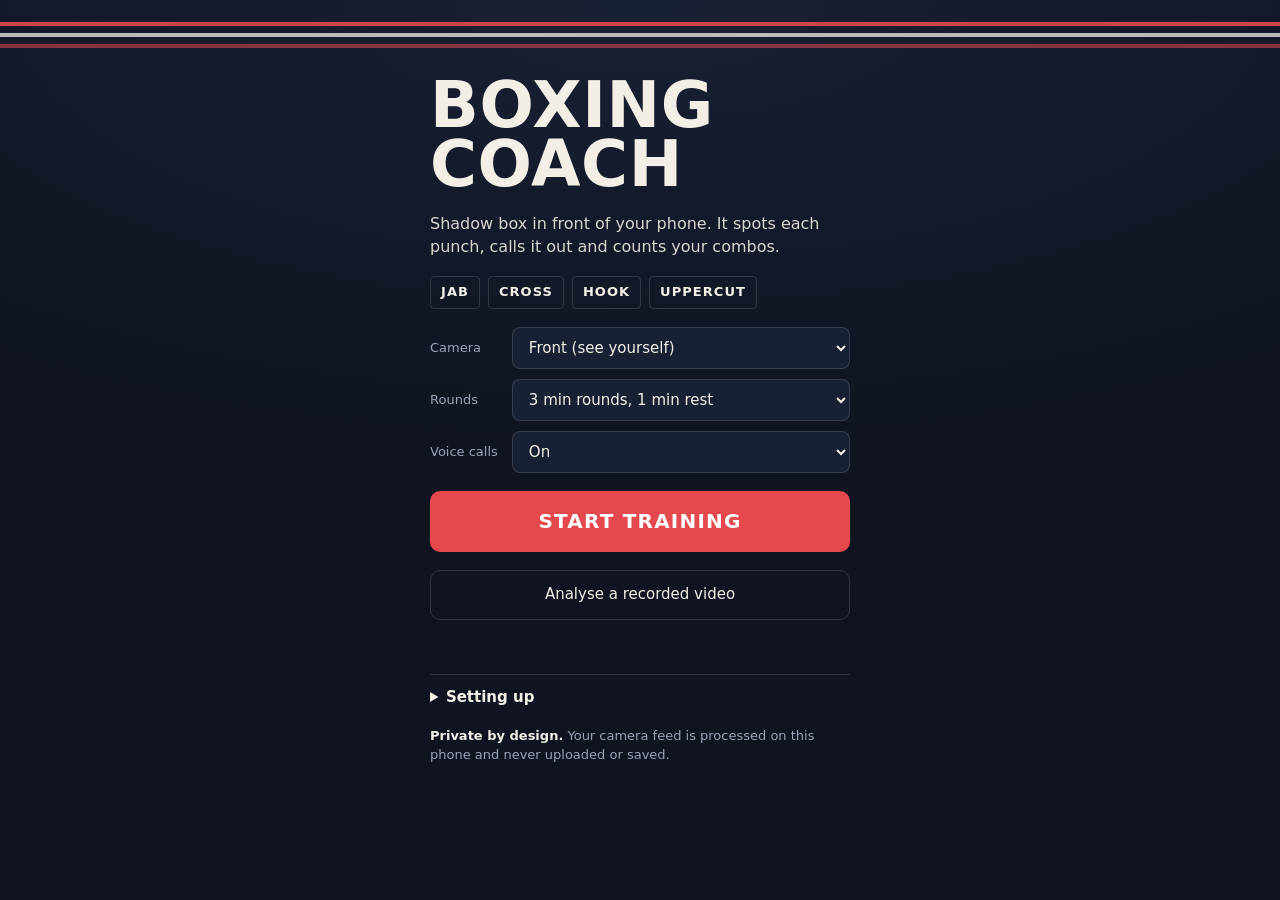
==== boxing-coach/index.html @ 19c79de4 "Add files via upload" ====
<!doctype html>
<html lang="en">
<head>
<meta charset="utf-8">
<meta name="viewport" content="width=device-width,initial-scale=1,viewport-fit=cover">
<title>Boxing Coach</title>
<meta name="description" content="Shadow boxing coach that calls your punches in real time. Runs entirely on your phone.">
<meta name="theme-color" content="#0f1420">
<meta name="apple-mobile-web-app-capable" content="yes">
<meta name="mobile-web-app-capable" content="yes">
<meta name="apple-mobile-web-app-status-bar-style" content="black-translucent">
<meta name="apple-mobile-web-app-title" content="Boxing Coach">
<link rel="manifest" href="manifest.webmanifest">
<link rel="apple-touch-icon" href="icons/icon-180.png">
<link rel="icon" href="icons/icon-192.png">
<link rel="stylesheet" href="styles.css">
</head>
<body>

<!-- Live view: camera + skeleton overlay + HUD -->
<main id="stage" hidden>
  <video id="cam" playsinline muted autoplay></video>
  <canvas id="overlay"></canvas>

  <header class="hud-top">
    <div class="clock">
      <span id="round-label" class="label">Session</span>
      <span id="clock" class="big num">00:00</span>
    </div>
    <div class="counts">
      <div><span id="punch-count" class="big num">0</span><span class="label">Punches</span></div>
      <div><span id="combo-count" class="big num">0</span><span class="label">Combo</span></div>
    </div>
  </header>

  <div id="stance" class="chip">Stance: finding you…</div>
  <div id="callout" class="callout" aria-live="polite"></div>
  <div id="hint" class="hint">Step back until your hips and both hands are in shot</div>

  <footer class="hud-bottom">
    <ol id="recent" class="recent" aria-label="Recent punches"></ol>
    <div class="controls">
      <button id="btn-voice" class="ctl" type="button" aria-pressed="true">Voice on</button>
      <button id="btn-flip" class="ctl" type="button">Flip camera</button>
      <button id="btn-end" class="ctl end" type="button">End</button>
    </div>
  </footer>
</main>

<!-- Start screen -->
<section id="start" class="sheet">
  <div class="ropes" aria-hidden="true"><i></i><i></i><i></i></div>
  <div class="sheet-inner">
    <h1>Boxing Coach</h1>
    <p class="lede">Shadow box in front of your phone. It spots each punch, calls it out and counts your combos.</p>
    <ul class="punches" aria-label="Punches it recognises">
      <li>Jab</li><li>Cross</li><li>Hook</li><li>Uppercut</li>
    </ul>

    <div class="opts">
      <label for="opt-camera">Camera</label>
      <select id="opt-camera">
        <option value="user">Front (see yourself)</option>
        <option value="environment">Back (better quality)</option>
      </select>
      <label for="opt-round">Rounds</label>
      <select id="opt-round">
        <option value="0">No timer</option>
        <option value="120">2 min rounds, 1 min rest</option>
        <option value="180" selected>3 min rounds, 1 min rest</option>
      </select>
      <label for="opt-voice">Voice calls</label>
      <select id="opt-voice">
        <option value="on">On</option>
        <option value="off">Off</option>
      </select>
    </div>

    <button id="btn-start" class="primary" type="button" disabled>Loading coach…</button>
    <label class="secondary" for="file-input">Analyse a recorded video</label>
    <input id="file-input" type="file" accept="video/*" hidden>

    <p id="status" class="status" role="status"></p>

    <details class="tips">
      <summary>Setting up</summary>
      <ul>
        <li>Prop the phone at chest height, 2–3 m away.</li>
        <li>Your shoulders, elbows, hands and hips all need to be in shot.</li>
        <li>Face the camera or stand slightly side-on. Good light helps a lot.</li>
        <li>Snap each punch out and back. Slow pushes are ignored.</li>
      </ul>
    </details>

    <p class="privacy"><strong>Private by design.</strong> Your camera feed is processed on this phone and never uploaded or saved.</p>
  </div>
</section>

<!-- Summary after a session -->
<section id="summary" class="sheet" hidden>
  <div class="ropes" aria-hidden="true"><i></i><i></i><i></i></div>
  <div class="sheet-inner">
    <h2>Session done</h2>
    <div class="totals">
      <div><span id="sum-total" class="big num">0</span><span class="label">Punches</span></div>
      <div><span id="sum-time" class="big num">0:00</span><span class="label">Time</span></div>
      <div><span id="sum-best" class="big num">0</span><span class="label">Best combo</span></div>
      <div><span id="sum-ppm" class="big num">0</span><span class="label">Per minute</span></div>
    </div>
    <div id="sum-bars" class="bars"></div>
    <button id="btn-again" class="primary" type="button">Train again</button>
  </div>
</section>

<script type="module" src="app.js"></script>
</body>
</html>
---- boxing-coach/styles.css ----
/* Camera-first single dark look: ink background, ring-rope red, brass highlights. */
:root {
  --ink: #0f1420;
  --ink-2: #182033;
  --panel: rgba(12, 16, 26, 0.72);
  --canvas: #f3efe6;
  --muted: #9aa2b6;
  --rope: #e5484d;
  --brass: #f2b33d;
  --line: rgba(243, 239, 230, 0.14);
  --display: "Avenir Next Condensed", "Arial Narrow", "Roboto Condensed", system-ui, sans-serif;
  --body: -apple-system, "SF Pro Text", system-ui, "Segoe UI", Roboto, sans-serif;
  color-scheme: dark;
}

* { box-sizing: border-box; }
html, body { height: 100%; margin: 0; }
body {
  background: var(--ink);
  color: var(--canvas);
  font: 15px/1.45 var(--body);
  -webkit-font-smoothing: antialiased;
  -webkit-tap-highlight-color: transparent;
  overflow: hidden;
}
[hidden] { display: none !important; }
button, select, .secondary { font: inherit; color: inherit; }
button:focus-visible, select:focus-visible, .secondary:focus-visible, summary:focus-visible {
  outline: 2px solid var(--brass); outline-offset: 2px;
}

.num { font-variant-numeric: tabular-nums; }
.big { font-family: var(--display); font-weight: 800; font-size: 34px; line-height: 1; letter-spacing: 0.01em; }
.label { display: block; font-size: 11px; text-transform: uppercase; letter-spacing: 0.12em; color: var(--muted); margin-top: 4px; }

/* ---------- Start + summary sheets ---------- */
.sheet {
  position: fixed; inset: 0;
  overflow-y: auto;
  background:
    radial-gradient(120% 70% at 50% 0%, var(--ink-2) 0%, var(--ink) 70%);
  padding-top: env(safe-area-inset-top, 0px);
  padding-bottom: env(safe-area-inset-bottom, 0px);
}
.ropes { display: grid; gap: 7px; padding-top: 22px; }
.ropes i { display: block; height: 4px; background: var(--rope); opacity: 0.9; }
.ropes i:nth-child(2) { background: var(--canvas); opacity: 0.75; }
.ropes i:nth-child(3) { opacity: 0.55; }
.sheet-inner {
  max-width: 460px; margin: 0 auto;
  padding-block: 28px 40px;
  padding-left: max(20px, env(safe-area-inset-left, 0px));
  padding-right: max(20px, env(safe-area-inset-right, 0px));
  display: flex; flex-direction: column; gap: 18px;
}
h1, h2 {
  font-family: var(--display); font-weight: 800; text-transform: uppercase;
  font-size: clamp(44px, 14vw, 64px); line-height: 0.92; margin: 0; letter-spacing: 0.01em;
  text-wrap: balance;
}
h2 { font-size: clamp(36px, 11vw, 52px); }
.lede { margin: 0; color: var(--canvas); opacity: 0.88; font-size: 16px; }
.punches { list-style: none; margin: 0; padding: 0; display: flex; flex-wrap: wrap; gap: 8px; }
.punches li {
  font-family: var(--display); font-weight: 700; text-transform: uppercase; letter-spacing: 0.08em;
  font-size: 13px; padding: 6px 10px; border: 1px solid var(--line); border-radius: 4px;
}

.opts { display: grid; grid-template-columns: auto 1fr; gap: 10px 14px; align-items: center; }
.opts label { font-size: 13px; color: var(--muted); }
.opts select {
  width: 100%; min-width: 0; padding: 10px 12px; border-radius: 8px;
  background: var(--ink-2); border: 1px solid var(--line);
}

.primary {
  appearance: none; border: 0; border-radius: 10px; cursor: pointer;
  padding: 16px 18px; background: var(--rope); color: #fff;
  font-family: var(--display); font-weight: 800; font-size: 20px; letter-spacing: 0.06em; text-transform: uppercase;
}
.primary:disabled { background: var(--ink-2); color: var(--muted); cursor: progress; }
.primary:not(:disabled):active { transform: translateY(1px); }
.secondary {
  display: block; text-align: center; cursor: pointer;
  padding: 13px 16px; border-radius: 10px; border: 1px solid var(--line);
}
.status { margin: 0; min-height: 1.4em; font-size: 13px; color: var(--brass); }
.status.error { color: var(--rope); }

.tips { border-top: 1px solid var(--line); padding-top: 12px; }
.tips summary { cursor: pointer; font-weight: 600; }
.tips ul { margin: 10px 0 0; padding-left: 18px; color: var(--muted); display: grid; gap: 4px; }
.privacy { margin: 0; font-size: 13px; color: var(--muted); }
.privacy strong { color: var(--canvas); }

.totals { display: grid; grid-template-columns: 1fr 1fr; gap: 16px; }
.totals > div { padding: 14px; border: 1px solid var(--line); border-radius: 10px; }
.bars { display: grid; gap: 10px; }
.bar { display: grid; grid-template-columns: 76px 1fr 32px; gap: 10px; align-items: center; font-size: 14px; }
.bar .name { text-transform: uppercase; letter-spacing: 0.08em; font-size: 12px; color: var(--muted); }
.bar .track { height: 10px; background: var(--ink-2); border-radius: 5px; overflow: hidden; }
.bar .fill { height: 100%; background: var(--brass); border-radius: 5px; }
.bar .n { text-align: right; font-variant-numeric: tabular-nums; }

/* ---------- Live stage ---------- */
#stage { position: fixed; inset: 0; background: #000; }
#cam, #overlay { position: absolute; inset: 0; width: 100%; height: 100%; }
#cam { object-fit: cover; }
.mirror { transform: scaleX(-1); }

.hud-top {
  position: absolute; top: 0; left: 0; right: 0;
  display: flex; justify-content: space-between; align-items: flex-start; gap: 12px;
  padding: calc(env(safe-area-inset-top, 0px) + 12px) max(16px, env(safe-area-inset-right, 0px)) 14px max(16px, env(safe-area-inset-left, 0px));
  background: linear-gradient(to bottom, rgba(0,0,0,0.65), transparent);
}
.counts { display: flex; gap: 18px; text-align: right; }
.clock.rest .big { color: var(--brass); }

.chip {
  position: absolute; left: max(16px, env(safe-area-inset-left, 0px));
  top: calc(env(safe-area-inset-top, 0px) + 84px);
  font-size: 12px; padding: 5px 10px; border-radius: 999px; background: var(--panel);
  border: 1px solid var(--line);
}

.callout {
  position: absolute; left: 0; right: 0; top: 30%;
  text-align: center; pointer-events: none;
  font-family: var(--display); font-weight: 800; text-transform: uppercase;
  font-size: clamp(38px, 12vw, 72px); line-height: 0.95; letter-spacing: 0.02em;
  color: var(--canvas); text-shadow: 0 3px 18px rgba(0,0,0,0.6);
  padding: 0 16px; opacity: 0;
}
.callout .q { display: block; font-size: 0.42em; letter-spacing: 0.18em; color: var(--brass); }
.callout.show { animation: pop 3s ease-out forwards; }
@keyframes pop {
  0% { opacity: 0; transform: scale(0.82); }
  8% { opacity: 1; transform: scale(1.04); }
  14% { transform: scale(1); }
  75% { opacity: 1; }
  100% { opacity: 0; }
}

.hint {
  position: absolute; left: 50%; bottom: calc(env(safe-area-inset-bottom, 0px) + 150px);
  transform: translateX(-50%); width: min(90%, 360px); text-align: center;
  font-size: 14px; padding: 10px 14px; border-radius: 10px; background: var(--panel);
}

.hud-bottom {
  position: absolute; left: 0; right: 0; bottom: 0;
  padding: 14px max(16px, env(safe-area-inset-right, 0px)) calc(env(safe-area-inset-bottom, 0px) + 14px) max(16px, env(safe-area-inset-left, 0px));
  background: linear-gradient(to top, rgba(0,0,0,0.7), transparent);
  display: grid; gap: 12px;
}
.recent { list-style: none; margin: 0; padding: 0; display: flex; gap: 6px; flex-wrap: wrap; min-height: 28px; }
.recent li {
  font-size: 12px; text-transform: uppercase; letter-spacing: 0.08em;
  padding: 5px 9px; border-radius: 4px; background: var(--panel); border: 1px solid var(--line);
}
.recent li:last-child { border-color: var(--brass); color: var(--brass); }
.controls { display: flex; gap: 8px; }
.ctl {
  flex: 1; appearance: none; cursor: pointer; padding: 12px 8px; border-radius: 10px;
  background: var(--panel); border: 1px solid var(--line); font-size: 14px; font-weight: 600;
}
.ctl[aria-pressed="false"] { color: var(--muted); }
.ctl.end { background: var(--rope); border-color: var(--rope); color: #fff; }

@media (prefers-reduced-motion: reduce) {
  .callout.show { animation: none; opacity: 1; }
}
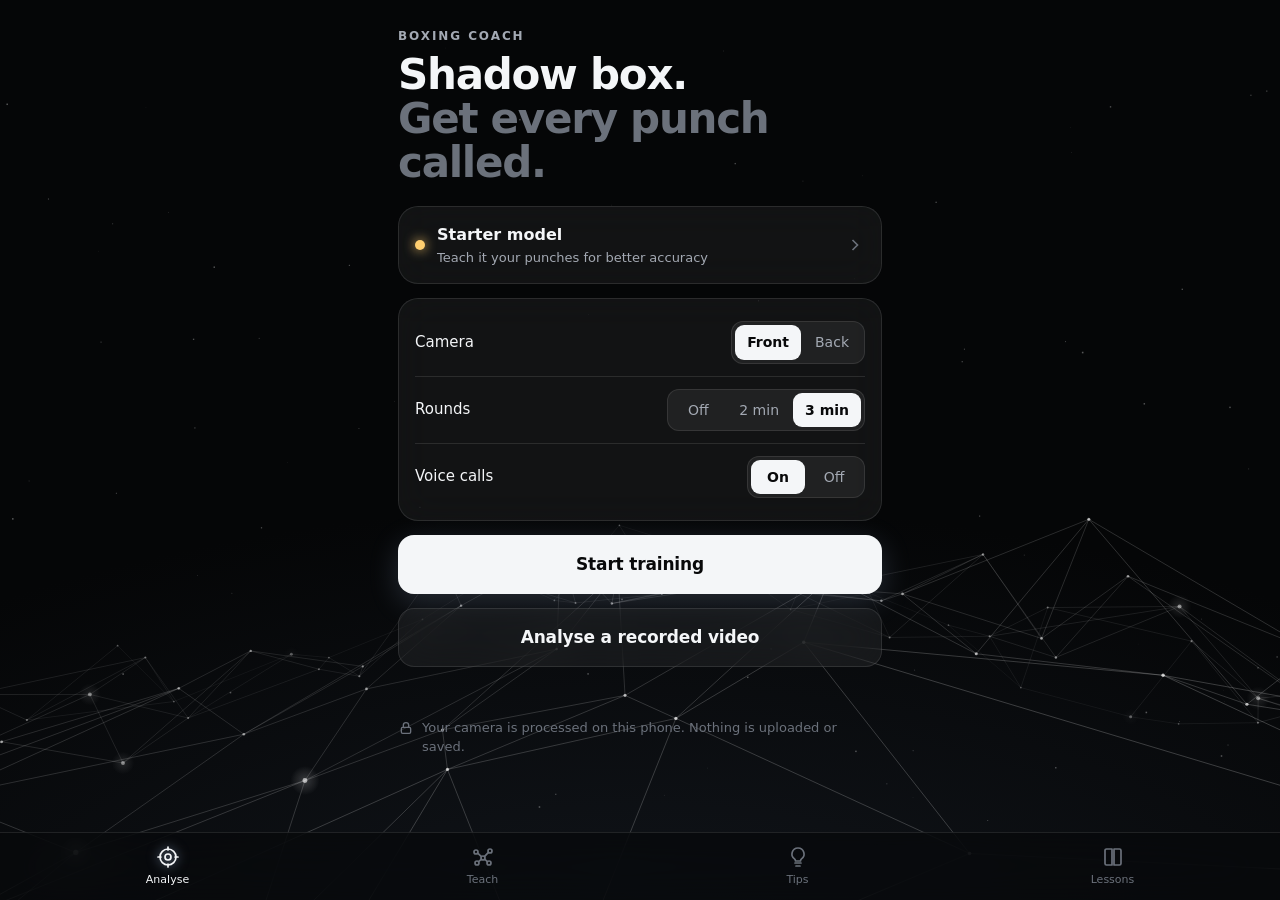
==== commit 5e022e44: "Add files via upload" ====
--- a/boxing-coach/index.html
+++ b/boxing-coach/index.html
@@ -5,7 +5,7 @@
 <meta name="viewport" content="width=device-width,initial-scale=1,viewport-fit=cover">
 <title>Boxing Coach</title>
 <meta name="description" content="Shadow boxing coach that calls your punches in real time. Runs entirely on your phone.">
-<meta name="theme-color" content="#0f1420">
+<meta name="theme-color" content="#050607">
 <meta name="apple-mobile-web-app-capable" content="yes">
 <meta name="mobile-web-app-capable" content="yes">
 <meta name="apple-mobile-web-app-status-bar-style" content="black-translucent">
@@ -16,101 +16,249 @@
 <link rel="stylesheet" href="styles.css">
 </head>
 <body>
-
-<!-- Live view: camera + skeleton overlay + HUD -->
+<canvas id="bg" aria-hidden="true"></canvas>
+
+<!-- ============================== PAGES ============================== -->
+<div id="shell">
+
+  <!-- ANALYSE -->
+  <section class="page" id="page-analyse" data-page="analyse">
+    <header class="page-head">
+      <p class="eyebrow">Boxing Coach</p>
+      <h1>Shadow box.<br><span class="dim">Get every punch called.</span></h1>
+    </header>
+
+    <button id="model-card" class="card model-card" type="button">
+      <span class="model-dot" id="model-dot"></span>
+      <span class="model-text">
+        <span class="model-title" id="model-title">Starter model</span>
+        <span class="model-sub" id="model-sub">Teach it your punches for better accuracy</span>
+      </span>
+      <svg class="chev" viewBox="0 0 24 24" aria-hidden="true"><path d="M9 6l6 6-6 6"/></svg>
+    </button>
+
+    <div class="card">
+      <div class="row">
+        <span class="row-label" id="lbl-camera">Camera</span>
+        <div class="seg" role="radiogroup" aria-labelledby="lbl-camera" data-setting="camera">
+          <button type="button" role="radio" data-value="user">Front</button>
+          <button type="button" role="radio" data-value="environment">Back</button>
+        </div>
+      </div>
+      <div class="row">
+        <span class="row-label" id="lbl-round">Rounds</span>
+        <div class="seg" role="radiogroup" aria-labelledby="lbl-round" data-setting="round">
+          <button type="button" role="radio" data-value="0">Off</button>
+          <button type="button" role="radio" data-value="120">2 min</button>
+          <button type="button" role="radio" data-value="180">3 min</button>
+        </div>
+      </div>
+      <div class="row">
+        <span class="row-label" id="lbl-voice">Voice calls</span>
+        <div class="seg" role="radiogroup" aria-labelledby="lbl-voice" data-setting="voice">
+          <button type="button" role="radio" data-value="on">On</button>
+          <button type="button" role="radio" data-value="off">Off</button>
+        </div>
+      </div>
+      <div class="row" id="row-model" hidden>
+        <span class="row-label" id="lbl-model">Model</span>
+        <div class="seg" role="radiogroup" aria-labelledby="lbl-model" data-setting="model">
+          <button type="button" role="radio" data-value="personal">Mine</button>
+          <button type="button" role="radio" data-value="starter">Starter</button>
+        </div>
+      </div>
+    </div>
+
+    <button id="btn-start" class="btn primary" type="button" disabled>Loading coach…</button>
+    <label class="btn ghost" for="file-input">Analyse a recorded video</label>
+    <input id="file-input" type="file" accept="video/*" hidden>
+    <p id="status" class="status" role="status"></p>
+
+    <div class="card last" id="last-card" hidden>
+      <p class="card-title">Last session</p>
+      <div class="stats4" id="last-stats"></div>
+    </div>
+
+    <p class="foot-note"><svg viewBox="0 0 24 24" aria-hidden="true"><rect x="5" y="11" width="14" height="9" rx="2"/><path d="M8 11V8a4 4 0 0 1 8 0v3"/></svg>Your camera is processed on this phone. Nothing is uploaded or saved.</p>
+  </section>
+
+  <!-- TEACH -->
+  <section class="page" id="page-teach" data-page="teach" hidden>
+    <header class="page-head">
+      <p class="eyebrow">Teach the AI</p>
+      <h1>Train it on <span class="dim">your</span> punches.</h1>
+      <p class="lede">Throw each punch when asked. The app learns your style and your camera angle, on this phone.</p>
+    </header>
+
+    <div class="card score-card" id="score-card" hidden>
+      <div class="score">
+        <span class="score-num" id="score-num">–</span>
+        <span class="score-label">Self-test accuracy</span>
+      </div>
+      <p class="score-note" id="score-note"></p>
+    </div>
+
+    <div class="card">
+      <p class="card-title">Your examples</p>
+      <ul class="punch-list" id="punch-list"></ul>
+    </div>
+
+    <button id="btn-teach" class="btn primary" type="button" disabled>Loading coach…</button>
+    <p class="hint-text">Stand where you'll train. Throw one clean punch at a time and return to guard.</p>
+    <button id="btn-clear" class="btn text danger" type="button" hidden>Delete my model</button>
+  </section>
+
+  <!-- TIPS -->
+  <section class="page" id="page-tips" data-page="tips" hidden>
+    <header class="page-head">
+      <p class="eyebrow">Tips</p>
+      <h1>Set up right, <span class="dim">train better.</span></h1>
+    </header>
+
+    <article class="card tip">
+      <p class="card-title">Phone placement</p>
+      <ul>
+        <li>Chest height, 2–3 m away. Lean it on something steady.</li>
+        <li>Shoulders, elbows, hands and hips must all be in frame.</li>
+        <li>About 45° to the side works better than straight on, especially for jabs.</li>
+        <li>Light in front of you, not behind you.</li>
+      </ul>
+    </article>
+
+    <article class="card tip">
+      <p class="card-title">Getting accurate calls</p>
+      <ul>
+        <li>Run <a href="#teach">Teach the AI</a> once from where you'll train.</li>
+        <li>Snap each punch out and back. Slow pushes don't count.</li>
+        <li>If one punch keeps getting mixed up, redo just that punch.</li>
+        <li>Moved the phone? Teach again. It only takes two minutes.</li>
+      </ul>
+    </article>
+
+    <article class="card tip">
+      <p class="card-title">The four punches</p>
+      <dl class="punch-defs">
+        <dt>Jab</dt><dd>Lead hand, straight out from the chin. Fast, turn the fist over at the end.</dd>
+        <dt>Cross</dt><dd>Rear hand, straight. Pivot the back foot and turn the hips through.</dd>
+        <dt>Hook</dt><dd>Elbow bent about 90°, arm level with the floor. The power comes from turning the body.</dd>
+        <dt>Uppercut</dt><dd>Short upward punch, palm facing you. Dip the knees slightly and drive up.</dd>
+      </dl>
+    </article>
+
+    <article class="card tip">
+      <p class="card-title">Stay safe</p>
+      <ul>
+        <li>Warm up for 5 minutes before you throw anything hard.</li>
+        <li>Don't lock your elbows out at full speed.</li>
+        <li>Keep the space around you clear.</li>
+      </ul>
+    </article>
+  </section>
+
+  <!-- LESSONS -->
+  <section class="page" id="page-lessons" data-page="lessons" hidden>
+    <header class="page-head">
+      <p class="eyebrow">Lessons</p>
+      <h1>Coming <span class="dim">soon.</span></h1>
+    </header>
+    <div class="empty">
+      <svg viewBox="0 0 24 24" aria-hidden="true"><path d="M4 5.5A1.5 1.5 0 0 1 5.5 4H11v16H5.5A1.5 1.5 0 0 1 4 18.5z"/><path d="M20 5.5A1.5 1.5 0 0 0 18.5 4H13v16h5.5a1.5 1.5 0 0 0 1.5-1.5z"/></svg>
+      <p class="empty-title">No lessons yet</p>
+      <p class="empty-text">Guided drills and combos will appear here once they're ready.</p>
+    </div>
+  </section>
+</div>
+
+<!-- Tab bar -->
+<nav class="tabbar" aria-label="Sections">
+  <a href="#analyse" data-tab="analyse">
+    <svg viewBox="0 0 24 24" aria-hidden="true"><circle cx="12" cy="12" r="8"/><circle cx="12" cy="12" r="3"/><path d="M12 2v3M12 19v3M2 12h3M19 12h3"/></svg>
+    <span>Analyse</span>
+  </a>
+  <a href="#teach" data-tab="teach">
+    <svg viewBox="0 0 24 24" aria-hidden="true"><circle cx="5" cy="7" r="2"/><circle cx="19" cy="6" r="2"/><circle cx="12" cy="13" r="2"/><circle cx="6" cy="18" r="2"/><circle cx="18" cy="18" r="2"/><path d="M6.7 8.1l3.7 3.6M17.4 7.3l-4 4.3M10.4 14.2l-3 2.6M13.6 14.2l3 2.6"/></svg>
+    <span>Teach</span>
+  </a>
+  <a href="#tips" data-tab="tips">
+    <svg viewBox="0 0 24 24" aria-hidden="true"><path d="M9 18h6M10 21h4"/><path d="M12 3a6 6 0 0 0-3.5 10.9c.6.5 1 1.2 1 2V16h5v-.1c0-.8.4-1.5 1-2A6 6 0 0 0 12 3z"/></svg>
+    <span>Tips</span>
+  </a>
+  <a href="#lessons" data-tab="lessons">
+    <svg viewBox="0 0 24 24" aria-hidden="true"><path d="M4 5.5A1.5 1.5 0 0 1 5.5 4H11v16H5.5A1.5 1.5 0 0 1 4 18.5z"/><path d="M20 5.5A1.5 1.5 0 0 0 18.5 4H13v16h5.5a1.5 1.5 0 0 0 1.5-1.5z"/></svg>
+    <span>Lessons</span>
+  </a>
+</nav>
+
+<!-- ============================== LIVE STAGE ============================== -->
 <main id="stage" hidden>
   <video id="cam" playsinline muted autoplay></video>
   <canvas id="overlay"></canvas>
 
-  <header class="hud-top">
-    <div class="clock">
-      <span id="round-label" class="label">Session</span>
-      <span id="clock" class="big num">00:00</span>
-    </div>
-    <div class="counts">
-      <div><span id="punch-count" class="big num">0</span><span class="label">Punches</span></div>
-      <div><span id="combo-count" class="big num">0</span><span class="label">Combo</span></div>
-    </div>
-  </header>
-
-  <div id="stance" class="chip">Stance: finding you…</div>
-  <div id="callout" class="callout" aria-live="polite"></div>
-  <div id="hint" class="hint">Step back until your hips and both hands are in shot</div>
-
-  <footer class="hud-bottom">
-    <ol id="recent" class="recent" aria-label="Recent punches"></ol>
-    <div class="controls">
-      <button id="btn-voice" class="ctl" type="button" aria-pressed="true">Voice on</button>
-      <button id="btn-flip" class="ctl" type="button">Flip camera</button>
-      <button id="btn-end" class="ctl end" type="button">End</button>
-    </div>
-  </footer>
+  <!-- Training HUD -->
+  <div id="hud-train" class="hud">
+    <header class="hud-top">
+      <div class="glass clock">
+        <span id="round-label" class="label">Session</span>
+        <span id="clock" class="big num">00:00</span>
+      </div>
+      <div class="glass counts">
+        <div><span id="punch-count" class="big num">0</span><span class="label">Punches</span></div>
+        <div><span id="combo-count" class="big num">0</span><span class="label">Combo</span></div>
+      </div>
+    </header>
+    <div class="pills">
+      <span id="stance" class="pill glass">Finding you…</span>
+      <span id="model-pill" class="pill glass">Starter model</span>
+    </div>
+    <div id="callout" class="callout" aria-live="polite"></div>
+    <footer class="hud-bottom">
+      <ol id="recent" class="recent" aria-label="Recent punches"></ol>
+      <div class="controls">
+        <button id="btn-voice" class="ctl glass" type="button" aria-pressed="true">Voice on</button>
+        <button id="btn-flip" class="ctl glass" type="button">Flip</button>
+        <button id="btn-end" class="ctl end" type="button">End</button>
+      </div>
+    </footer>
+  </div>
+
+  <!-- Teach HUD -->
+  <div id="hud-teach" class="hud" hidden>
+    <header class="hud-top">
+      <div class="glass teach-step">
+        <span class="label" id="teach-step">Punch 1 of 4</span>
+        <span class="big" id="teach-label">Jab</span>
+      </div>
+      <div class="glass ring-wrap">
+        <svg class="ring" viewBox="0 0 44 44" aria-hidden="true">
+          <circle cx="22" cy="22" r="19" class="ring-bg"/>
+          <circle cx="22" cy="22" r="19" class="ring-fg" id="teach-ring" pathLength="100"/>
+        </svg>
+        <span class="ring-num num" id="teach-count">0/10</span>
+      </div>
+    </header>
+    <div id="teach-center" class="teach-center" aria-live="polite"></div>
+    <footer class="hud-bottom">
+      <p class="teach-msg glass" id="teach-msg">Throw a jab, then back to guard</p>
+      <div class="controls">
+        <button id="btn-undo" class="ctl glass" type="button">Undo last</button>
+        <button id="btn-skip" class="ctl glass" type="button">Skip</button>
+        <button id="btn-finish" class="ctl end" type="button">Finish</button>
+      </div>
+    </footer>
+  </div>
+
+  <div id="hint" class="hint glass">Step back until your hips and both hands are in shot</div>
 </main>
 
-<!-- Start screen -->
-<section id="start" class="sheet">
-  <div class="ropes" aria-hidden="true"><i></i><i></i><i></i></div>
-  <div class="sheet-inner">
-    <h1>Boxing Coach</h1>
-    <p class="lede">Shadow box in front of your phone. It spots each punch, calls it out and counts your combos.</p>
-    <ul class="punches" aria-label="Punches it recognises">
-      <li>Jab</li><li>Cross</li><li>Hook</li><li>Uppercut</li>
-    </ul>
-
-    <div class="opts">
-      <label for="opt-camera">Camera</label>
-      <select id="opt-camera">
-        <option value="user">Front (see yourself)</option>
-        <option value="environment">Back (better quality)</option>
-      </select>
-      <label for="opt-round">Rounds</label>
-      <select id="opt-round">
-        <option value="0">No timer</option>
-        <option value="120">2 min rounds, 1 min rest</option>
-        <option value="180" selected>3 min rounds, 1 min rest</option>
-      </select>
-      <label for="opt-voice">Voice calls</label>
-      <select id="opt-voice">
-        <option value="on">On</option>
-        <option value="off">Off</option>
-      </select>
-    </div>
-
-    <button id="btn-start" class="primary" type="button" disabled>Loading coach…</button>
-    <label class="secondary" for="file-input">Analyse a recorded video</label>
-    <input id="file-input" type="file" accept="video/*" hidden>
-
-    <p id="status" class="status" role="status"></p>
-
-    <details class="tips">
-      <summary>Setting up</summary>
-      <ul>
-        <li>Prop the phone at chest height, 2–3 m away.</li>
-        <li>Your shoulders, elbows, hands and hips all need to be in shot.</li>
-        <li>Face the camera or stand slightly side-on. Good light helps a lot.</li>
-        <li>Snap each punch out and back. Slow pushes are ignored.</li>
-      </ul>
-    </details>
-
-    <p class="privacy"><strong>Private by design.</strong> Your camera feed is processed on this phone and never uploaded or saved.</p>
-  </div>
-</section>
-
-<!-- Summary after a session -->
-<section id="summary" class="sheet" hidden>
-  <div class="ropes" aria-hidden="true"><i></i><i></i><i></i></div>
-  <div class="sheet-inner">
-    <h2>Session done</h2>
-    <div class="totals">
-      <div><span id="sum-total" class="big num">0</span><span class="label">Punches</span></div>
-      <div><span id="sum-time" class="big num">0:00</span><span class="label">Time</span></div>
-      <div><span id="sum-best" class="big num">0</span><span class="label">Best combo</span></div>
-      <div><span id="sum-ppm" class="big num">0</span><span class="label">Per minute</span></div>
-    </div>
-    <div id="sum-bars" class="bars"></div>
-    <button id="btn-again" class="primary" type="button">Train again</button>
-  </div>
-</section>
+<!-- ============================== RESULT SHEET ============================== -->
+<div id="sheet" class="sheet-backdrop" hidden>
+  <section class="sheet" role="dialog" aria-modal="true" aria-labelledby="sheet-title">
+    <span class="grabber" aria-hidden="true"></span>
+    <h2 id="sheet-title">Session done</h2>
+    <div id="sheet-body"></div>
+    <button id="btn-sheet-close" class="btn primary" type="button">Done</button>
+  </section>
+</div>
 
 <script type="module" src="app.js"></script>
 </body>
--- a/boxing-coach/styles.css
+++ b/boxing-coach/styles.css
@@ -1,173 +1,294 @@
-/* Camera-first single dark look: ink background, ring-rope red, brass highlights. */
+/* Monochrome "plexus" look: near-black, white glass, one cool highlight. Single dark theme by design. */
 :root {
-  --ink: #0f1420;
-  --ink-2: #182033;
-  --panel: rgba(12, 16, 26, 0.72);
-  --canvas: #f3efe6;
-  --muted: #9aa2b6;
-  --rope: #e5484d;
-  --brass: #f2b33d;
-  --line: rgba(243, 239, 230, 0.14);
-  --display: "Avenir Next Condensed", "Arial Narrow", "Roboto Condensed", system-ui, sans-serif;
-  --body: -apple-system, "SF Pro Text", system-ui, "Segoe UI", Roboto, sans-serif;
+  --bg: #050607;
+  --bg-2: #0d0f12;
+  --glass: rgba(255, 255, 255, 0.055);
+  --glass-strong: rgba(18, 20, 24, 0.66);
+  --stroke: rgba(255, 255, 255, 0.10);
+  --stroke-2: rgba(255, 255, 255, 0.18);
+  --fg: #f4f6f8;
+  --fg-2: #a3a9b3;
+  --fg-3: #6b717b;
+  --accent: #b9d4ff;       /* cool white-blue highlight */
+  --good: #7ee2b0;
+  --warn: #ffcf70;
+  --danger: #ff5a5f;
+  --radius: 20px;
+  --font: -apple-system, "SF Pro Display", "SF Pro Text", system-ui, "Segoe UI", Roboto, sans-serif;
+  --mono: ui-monospace, "SF Mono", "Cascadia Mono", Menlo, monospace;
+  --tabbar-h: 64px;
   color-scheme: dark;
 }
 
 * { box-sizing: border-box; }
-html, body { height: 100%; margin: 0; }
+html, body { margin: 0; min-height: 100%; }
 body {
-  background: var(--ink);
-  color: var(--canvas);
-  font: 15px/1.45 var(--body);
+  background: radial-gradient(140% 90% at 50% 110%, #12161c 0%, var(--bg) 60%) fixed, var(--bg);
+  color: var(--fg);
+  font: 16px/1.45 var(--font);
   -webkit-font-smoothing: antialiased;
   -webkit-tap-highlight-color: transparent;
-  overflow: hidden;
 }
 [hidden] { display: none !important; }
-button, select, .secondary { font: inherit; color: inherit; }
-button:focus-visible, select:focus-visible, .secondary:focus-visible, summary:focus-visible {
-  outline: 2px solid var(--brass); outline-offset: 2px;
-}
-
+a { color: var(--accent); }
+button, select { font: inherit; color: inherit; }
+:focus-visible { outline: 2px solid var(--accent); outline-offset: 2px; border-radius: 8px; }
 .num { font-variant-numeric: tabular-nums; }
-.big { font-family: var(--display); font-weight: 800; font-size: 34px; line-height: 1; letter-spacing: 0.01em; }
-.label { display: block; font-size: 11px; text-transform: uppercase; letter-spacing: 0.12em; color: var(--muted); margin-top: 4px; }
-
-/* ---------- Start + summary sheets ---------- */
-.sheet {
-  position: fixed; inset: 0;
-  overflow-y: auto;
-  background:
-    radial-gradient(120% 70% at 50% 0%, var(--ink-2) 0%, var(--ink) 70%);
-  padding-top: env(safe-area-inset-top, 0px);
-  padding-bottom: env(safe-area-inset-bottom, 0px);
-}
-.ropes { display: grid; gap: 7px; padding-top: 22px; }
-.ropes i { display: block; height: 4px; background: var(--rope); opacity: 0.9; }
-.ropes i:nth-child(2) { background: var(--canvas); opacity: 0.75; }
-.ropes i:nth-child(3) { opacity: 0.55; }
-.sheet-inner {
-  max-width: 460px; margin: 0 auto;
-  padding-block: 28px 40px;
-  padding-left: max(20px, env(safe-area-inset-left, 0px));
-  padding-right: max(20px, env(safe-area-inset-right, 0px));
-  display: flex; flex-direction: column; gap: 18px;
-}
-h1, h2 {
-  font-family: var(--display); font-weight: 800; text-transform: uppercase;
-  font-size: clamp(44px, 14vw, 64px); line-height: 0.92; margin: 0; letter-spacing: 0.01em;
+
+#bg { position: fixed; inset: 0; width: 100%; height: 100%; z-index: 0; pointer-events: none; }
+
+/* ---------------------------------------------------------------- shell + pages */
+#shell {
+  position: relative; z-index: 1;
+  max-width: 520px; margin: 0 auto;
+  padding-top: calc(env(safe-area-inset-top, 0px) + 28px);
+  padding-bottom: calc(env(safe-area-inset-bottom, 0px) + var(--tabbar-h) + 28px);
+  padding-left: max(18px, env(safe-area-inset-left, 0px));
+  padding-right: max(18px, env(safe-area-inset-right, 0px));
+}
+.page { display: flex; flex-direction: column; gap: 14px; animation: rise 0.35s ease-out; }
+@keyframes rise { from { opacity: 0; transform: translateY(8px); } to { opacity: 1; transform: none; } }
+
+.page-head { display: grid; gap: 8px; margin-bottom: 8px; }
+.eyebrow {
+  margin: 0; font-size: 12px; font-weight: 600; letter-spacing: 0.16em; text-transform: uppercase; color: var(--fg-2);
+}
+h1 {
+  margin: 0; font-size: clamp(32px, 9vw, 42px); line-height: 1.04; font-weight: 700; letter-spacing: -0.03em;
   text-wrap: balance;
 }
-h2 { font-size: clamp(36px, 11vw, 52px); }
-.lede { margin: 0; color: var(--canvas); opacity: 0.88; font-size: 16px; }
-.punches { list-style: none; margin: 0; padding: 0; display: flex; flex-wrap: wrap; gap: 8px; }
-.punches li {
-  font-family: var(--display); font-weight: 700; text-transform: uppercase; letter-spacing: 0.08em;
-  font-size: 13px; padding: 6px 10px; border: 1px solid var(--line); border-radius: 4px;
-}
-
-.opts { display: grid; grid-template-columns: auto 1fr; gap: 10px 14px; align-items: center; }
-.opts label { font-size: 13px; color: var(--muted); }
-.opts select {
-  width: 100%; min-width: 0; padding: 10px 12px; border-radius: 8px;
-  background: var(--ink-2); border: 1px solid var(--line);
-}
-
-.primary {
-  appearance: none; border: 0; border-radius: 10px; cursor: pointer;
-  padding: 16px 18px; background: var(--rope); color: #fff;
-  font-family: var(--display); font-weight: 800; font-size: 20px; letter-spacing: 0.06em; text-transform: uppercase;
-}
-.primary:disabled { background: var(--ink-2); color: var(--muted); cursor: progress; }
-.primary:not(:disabled):active { transform: translateY(1px); }
-.secondary {
-  display: block; text-align: center; cursor: pointer;
-  padding: 13px 16px; border-radius: 10px; border: 1px solid var(--line);
-}
-.status { margin: 0; min-height: 1.4em; font-size: 13px; color: var(--brass); }
-.status.error { color: var(--rope); }
-
-.tips { border-top: 1px solid var(--line); padding-top: 12px; }
-.tips summary { cursor: pointer; font-weight: 600; }
-.tips ul { margin: 10px 0 0; padding-left: 18px; color: var(--muted); display: grid; gap: 4px; }
-.privacy { margin: 0; font-size: 13px; color: var(--muted); }
-.privacy strong { color: var(--canvas); }
-
-.totals { display: grid; grid-template-columns: 1fr 1fr; gap: 16px; }
-.totals > div { padding: 14px; border: 1px solid var(--line); border-radius: 10px; }
-.bars { display: grid; gap: 10px; }
-.bar { display: grid; grid-template-columns: 76px 1fr 32px; gap: 10px; align-items: center; font-size: 14px; }
-.bar .name { text-transform: uppercase; letter-spacing: 0.08em; font-size: 12px; color: var(--muted); }
-.bar .track { height: 10px; background: var(--ink-2); border-radius: 5px; overflow: hidden; }
-.bar .fill { height: 100%; background: var(--brass); border-radius: 5px; }
-.bar .n { text-align: right; font-variant-numeric: tabular-nums; }
-
-/* ---------- Live stage ---------- */
-#stage { position: fixed; inset: 0; background: #000; }
+h1 .dim, .dim { color: var(--fg-3); }
+.lede { margin: 0; color: var(--fg-2); max-width: 40ch; }
+
+.card {
+  background: var(--glass);
+  border: 1px solid var(--stroke);
+  border-radius: var(--radius);
+  padding: 16px;
+  -webkit-backdrop-filter: blur(18px) saturate(140%);
+  backdrop-filter: blur(18px) saturate(140%);
+}
+.card-title { margin: 0 0 10px; font-size: 13px; font-weight: 600; color: var(--fg-2); letter-spacing: 0.02em; }
+
+/* model status card */
+.model-card {
+  display: flex; align-items: center; gap: 12px; width: 100%; text-align: left; cursor: pointer;
+}
+.model-dot { width: 10px; height: 10px; border-radius: 50%; background: var(--warn); box-shadow: 0 0 12px var(--warn); flex: none; }
+.model-dot.ready { background: var(--good); box-shadow: 0 0 12px var(--good); }
+.model-text { display: grid; gap: 2px; flex: 1; min-width: 0; }
+.model-title { font-weight: 600; }
+.model-sub { font-size: 13px; color: var(--fg-2); }
+.chev { width: 20px; height: 20px; fill: none; stroke: var(--fg-3); stroke-width: 2; flex: none; }
+
+/* settings rows */
+.row { display: flex; align-items: center; justify-content: space-between; gap: 12px; padding: 6px 0; }
+.row + .row { border-top: 1px solid var(--stroke); padding-top: 12px; margin-top: 6px; }
+.row-label { font-size: 15px; color: var(--fg); }
+.seg {
+  display: inline-flex; padding: 3px; gap: 2px; border-radius: 12px;
+  background: rgba(255, 255, 255, 0.06); border: 1px solid var(--stroke);
+}
+.seg button {
+  appearance: none; border: 0; background: transparent; cursor: pointer;
+  padding: 7px 12px; border-radius: 9px; font-size: 14px; color: var(--fg-2); min-width: 54px;
+}
+.seg button[aria-checked="true"] { background: var(--fg); color: #08090a; font-weight: 600; }
+
+/* buttons */
+.btn {
+  display: flex; align-items: center; justify-content: center; gap: 8px;
+  width: 100%; padding: 16px 18px; border-radius: 16px; cursor: pointer;
+  font-size: 17px; font-weight: 600; letter-spacing: -0.01em; text-align: center;
+  border: 1px solid transparent; appearance: none; text-decoration: none;
+}
+.btn.primary { background: var(--fg); color: #08090a; box-shadow: 0 8px 30px rgba(185, 212, 255, 0.18); }
+.btn.primary:disabled { background: rgba(255,255,255,0.12); color: var(--fg-3); box-shadow: none; cursor: progress; }
+.btn.primary:not(:disabled):active { transform: scale(0.985); }
+.btn.ghost { background: var(--glass); border-color: var(--stroke); color: var(--fg); -webkit-backdrop-filter: blur(18px); backdrop-filter: blur(18px); }
+.btn.text { background: none; padding: 10px; font-size: 15px; font-weight: 500; color: var(--fg-2); }
+.btn.text.danger { color: var(--danger); }
+.btn.text.danger.confirm { background: rgba(255, 90, 95, 0.12); border-color: rgba(255, 90, 95, 0.4); }
+
+.status { margin: 0; min-height: 1.3em; font-size: 14px; color: var(--accent); text-align: center; }
+.status.error { color: var(--danger); }
+.hint-text { margin: 0; font-size: 13px; color: var(--fg-3); text-align: center; }
+.foot-note {
+  margin: 6px 0 0; display: flex; gap: 8px; align-items: flex-start; font-size: 13px; color: var(--fg-3);
+}
+.foot-note svg { width: 16px; height: 16px; flex: none; fill: none; stroke: currentColor; stroke-width: 2; margin-top: 1px; }
+
+/* stats */
+.stats4 { display: grid; grid-template-columns: repeat(4, 1fr); gap: 8px; }
+.stat { display: grid; gap: 2px; min-width: 0; }
+.stat .v { font-size: 22px; font-weight: 700; letter-spacing: -0.02em; font-variant-numeric: tabular-nums; }
+.stat .k { font-size: 11px; color: var(--fg-3); text-transform: uppercase; letter-spacing: 0.08em; }
+
+/* teach page */
+.score-card { display: grid; gap: 6px; }
+.score { display: flex; align-items: baseline; gap: 10px; }
+.score-num { font-size: 44px; font-weight: 700; letter-spacing: -0.03em; font-variant-numeric: tabular-nums; }
+.score-label { font-size: 13px; color: var(--fg-2); }
+.score-note { margin: 0; font-size: 14px; color: var(--fg-2); }
+
+.punch-list { list-style: none; margin: 0; padding: 0; display: grid; gap: 4px; }
+.punch-row { display: grid; grid-template-columns: 82px 1fr auto auto; gap: 12px; align-items: center; padding: 8px 0; }
+.punch-row + .punch-row { border-top: 1px solid var(--stroke); }
+.punch-name { font-weight: 600; text-transform: capitalize; }
+.bar { height: 6px; border-radius: 3px; background: rgba(255,255,255,0.08); overflow: hidden; }
+.bar > i { display: block; height: 100%; border-radius: 3px; background: var(--fg); transition: width 0.4s; }
+.bar.full > i { background: var(--good); }
+.punch-n { font-size: 14px; color: var(--fg-2); font-variant-numeric: tabular-nums; min-width: 3.2em; text-align: right; }
+.mini {
+  appearance: none; cursor: pointer; font-size: 13px; padding: 6px 10px; border-radius: 10px;
+  background: rgba(255,255,255,0.06); border: 1px solid var(--stroke); color: var(--fg);
+}
+
+/* tips */
+.tip ul { margin: 0; padding-left: 18px; display: grid; gap: 6px; color: var(--fg); }
+.tip li::marker { color: var(--fg-3); }
+.punch-defs { margin: 0; display: grid; grid-template-columns: 76px 1fr; gap: 10px 12px; }
+.punch-defs dt { font-weight: 600; }
+.punch-defs dd { margin: 0; color: var(--fg-2); }
+
+/* lessons empty state */
+.empty {
+  display: grid; justify-items: center; gap: 8px; text-align: center; padding: 48px 16px;
+  border: 1px dashed var(--stroke-2); border-radius: var(--radius); background: rgba(255,255,255,0.02);
+}
+.empty svg { width: 40px; height: 40px; fill: none; stroke: var(--fg-3); stroke-width: 1.5; }
+.empty-title { margin: 0; font-weight: 600; font-size: 18px; }
+.empty-text { margin: 0; color: var(--fg-2); max-width: 30ch; }
+
+/* ---------------------------------------------------------------- tab bar */
+.tabbar {
+  position: fixed; z-index: 5; left: 0; right: 0; bottom: 0;
+  display: grid; grid-template-columns: repeat(4, 1fr);
+  padding: 8px max(10px, env(safe-area-inset-right, 0px)) calc(env(safe-area-inset-bottom, 0px) + 8px) max(10px, env(safe-area-inset-left, 0px));
+  background: rgba(8, 9, 11, 0.72);
+  border-top: 1px solid var(--stroke);
+  -webkit-backdrop-filter: blur(24px) saturate(160%);
+  backdrop-filter: blur(24px) saturate(160%);
+}
+.tabbar a {
+  display: grid; justify-items: center; gap: 3px; padding: 4px 0;
+  color: var(--fg-3); text-decoration: none; font-size: 11px; font-weight: 500;
+}
+.tabbar svg { width: 24px; height: 24px; fill: none; stroke: currentColor; stroke-width: 1.7; stroke-linecap: round; stroke-linejoin: round; }
+.tabbar a[aria-current="page"] { color: var(--fg); }
+.tabbar a[aria-current="page"] svg { filter: drop-shadow(0 0 6px rgba(185, 212, 255, 0.6)); }
+
+/* ---------------------------------------------------------------- live stage */
+#stage { position: fixed; inset: 0; z-index: 10; background: #000; }
 #cam, #overlay { position: absolute; inset: 0; width: 100%; height: 100%; }
 #cam { object-fit: cover; }
 .mirror { transform: scaleX(-1); }
+.hud { position: absolute; inset: 0; pointer-events: none; }
+.hud button { pointer-events: auto; }
+
+.glass {
+  background: var(--glass-strong);
+  border: 1px solid var(--stroke);
+  -webkit-backdrop-filter: blur(16px) saturate(140%);
+  backdrop-filter: blur(16px) saturate(140%);
+  border-radius: 16px;
+}
+.label { display: block; font-size: 11px; text-transform: uppercase; letter-spacing: 0.12em; color: var(--fg-2); }
+.big { display: block; font-size: 30px; font-weight: 700; line-height: 1.05; letter-spacing: -0.02em; }
 
 .hud-top {
   position: absolute; top: 0; left: 0; right: 0;
-  display: flex; justify-content: space-between; align-items: flex-start; gap: 12px;
-  padding: calc(env(safe-area-inset-top, 0px) + 12px) max(16px, env(safe-area-inset-right, 0px)) 14px max(16px, env(safe-area-inset-left, 0px));
-  background: linear-gradient(to bottom, rgba(0,0,0,0.65), transparent);
-}
+  display: flex; justify-content: space-between; align-items: flex-start; gap: 10px;
+  padding: calc(env(safe-area-inset-top, 0px) + 12px) max(14px, env(safe-area-inset-right, 0px)) 0 max(14px, env(safe-area-inset-left, 0px));
+}
+.clock, .counts, .teach-step { padding: 10px 14px; }
 .counts { display: flex; gap: 18px; text-align: right; }
-.clock.rest .big { color: var(--brass); }
-
-.chip {
-  position: absolute; left: max(16px, env(safe-area-inset-left, 0px));
-  top: calc(env(safe-area-inset-top, 0px) + 84px);
-  font-size: 12px; padding: 5px 10px; border-radius: 999px; background: var(--panel);
-  border: 1px solid var(--line);
-}
+.clock.rest .big { color: var(--warn); }
+.pills {
+  position: absolute; top: calc(env(safe-area-inset-top, 0px) + 92px);
+  left: max(14px, env(safe-area-inset-left, 0px)); display: flex; gap: 6px; flex-wrap: wrap;
+}
+.pill { font-size: 12px; padding: 6px 10px; border-radius: 999px; }
 
 .callout {
-  position: absolute; left: 0; right: 0; top: 30%;
-  text-align: center; pointer-events: none;
-  font-family: var(--display); font-weight: 800; text-transform: uppercase;
-  font-size: clamp(38px, 12vw, 72px); line-height: 0.95; letter-spacing: 0.02em;
-  color: var(--canvas); text-shadow: 0 3px 18px rgba(0,0,0,0.6);
-  padding: 0 16px; opacity: 0;
-}
-.callout .q { display: block; font-size: 0.42em; letter-spacing: 0.18em; color: var(--brass); }
-.callout.show { animation: pop 3s ease-out forwards; }
+  position: absolute; left: 0; right: 0; top: 32%;
+  text-align: center; pointer-events: none; padding: 0 16px; opacity: 0;
+  font-size: clamp(44px, 14vw, 80px); font-weight: 800; letter-spacing: -0.03em; line-height: 0.95;
+  text-transform: uppercase; text-shadow: 0 4px 30px rgba(0,0,0,0.7), 0 0 40px rgba(185,212,255,0.35);
+}
+.callout .q { display: block; font-size: 0.24em; letter-spacing: 0.3em; color: var(--accent); font-weight: 600; margin-bottom: 6px; }
+.callout.show { animation: pop 2.4s ease-out forwards; }
 @keyframes pop {
-  0% { opacity: 0; transform: scale(0.82); }
-  8% { opacity: 1; transform: scale(1.04); }
+  0% { opacity: 0; transform: scale(0.85); filter: blur(6px); }
+  8% { opacity: 1; transform: scale(1.03); filter: blur(0); }
   14% { transform: scale(1); }
-  75% { opacity: 1; }
+  70% { opacity: 1; }
   100% { opacity: 0; }
 }
 
 .hint {
   position: absolute; left: 50%; bottom: calc(env(safe-area-inset-bottom, 0px) + 150px);
-  transform: translateX(-50%); width: min(90%, 360px); text-align: center;
-  font-size: 14px; padding: 10px 14px; border-radius: 10px; background: var(--panel);
+  transform: translateX(-50%); width: min(90%, 360px); text-align: center; font-size: 14px; padding: 10px 14px;
 }
 
 .hud-bottom {
-  position: absolute; left: 0; right: 0; bottom: 0;
-  padding: 14px max(16px, env(safe-area-inset-right, 0px)) calc(env(safe-area-inset-bottom, 0px) + 14px) max(16px, env(safe-area-inset-left, 0px));
-  background: linear-gradient(to top, rgba(0,0,0,0.7), transparent);
-  display: grid; gap: 12px;
-}
-.recent { list-style: none; margin: 0; padding: 0; display: flex; gap: 6px; flex-wrap: wrap; min-height: 28px; }
+  position: absolute; left: 0; right: 0; bottom: 0; display: grid; gap: 10px;
+  padding: 0 max(14px, env(safe-area-inset-right, 0px)) calc(env(safe-area-inset-bottom, 0px) + 14px) max(14px, env(safe-area-inset-left, 0px));
+}
+.recent { list-style: none; margin: 0; padding: 0; display: flex; gap: 6px; flex-wrap: wrap; min-height: 30px; }
 .recent li {
-  font-size: 12px; text-transform: uppercase; letter-spacing: 0.08em;
-  padding: 5px 9px; border-radius: 4px; background: var(--panel); border: 1px solid var(--line);
-}
-.recent li:last-child { border-color: var(--brass); color: var(--brass); }
+  font-size: 12px; text-transform: uppercase; letter-spacing: 0.08em; padding: 6px 10px; border-radius: 999px;
+  background: var(--glass-strong); border: 1px solid var(--stroke);
+}
+.recent li:last-child { border-color: var(--accent); color: var(--accent); }
 .controls { display: flex; gap: 8px; }
-.ctl {
-  flex: 1; appearance: none; cursor: pointer; padding: 12px 8px; border-radius: 10px;
-  background: var(--panel); border: 1px solid var(--line); font-size: 14px; font-weight: 600;
-}
-.ctl[aria-pressed="false"] { color: var(--muted); }
-.ctl.end { background: var(--rope); border-color: var(--rope); color: #fff; }
+.ctl { flex: 1; appearance: none; cursor: pointer; padding: 13px 8px; font-size: 15px; font-weight: 600; }
+.ctl[aria-pressed="false"] { color: var(--fg-3); }
+.ctl.end { background: var(--danger); border: 0; border-radius: 16px; color: #fff; }
+
+/* teach HUD */
+.teach-step .big { text-transform: capitalize; font-size: 34px; }
+.ring-wrap { position: relative; width: 74px; height: 74px; display: grid; place-items: center; border-radius: 50%; }
+.ring { position: absolute; inset: 6px; width: calc(100% - 12px); height: calc(100% - 12px); transform: rotate(-90deg); }
+.ring circle { fill: none; stroke-width: 3.5; }
+.ring-bg { stroke: rgba(255,255,255,0.12); }
+.ring-fg { stroke: var(--good); stroke-linecap: round; stroke-dasharray: 0 100; transition: stroke-dasharray 0.3s; }
+.ring-num { font-size: 14px; font-weight: 700; }
+.teach-center {
+  position: absolute; left: 0; right: 0; top: 36%; text-align: center; pointer-events: none;
+  font-size: clamp(60px, 22vw, 120px); font-weight: 800; letter-spacing: -0.04em;
+  text-shadow: 0 4px 30px rgba(0,0,0,0.7);
+}
+.teach-center.small { font-size: clamp(28px, 9vw, 44px); letter-spacing: -0.02em; }
+.teach-center.flash { animation: flash 0.7s ease-out forwards; color: var(--good); }
+@keyframes flash { 0% { opacity: 0; transform: scale(0.8); } 20% { opacity: 1; transform: scale(1.05); } 100% { opacity: 0; transform: scale(1); } }
+.teach-msg { margin: 0; padding: 10px 14px; font-size: 15px; text-align: center; }
+
+/* ---------------------------------------------------------------- result sheet */
+.sheet-backdrop {
+  position: fixed; inset: 0; z-index: 20; display: flex; align-items: flex-end; justify-content: center;
+  background: rgba(0, 0, 0, 0.55); -webkit-backdrop-filter: blur(6px); backdrop-filter: blur(6px);
+}
+.sheet {
+  width: 100%; max-width: 520px; max-height: 88vh; overflow-y: auto;
+  display: grid; gap: 16px;
+  padding: 10px max(18px, env(safe-area-inset-right, 0px)) calc(env(safe-area-inset-bottom, 0px) + 18px) max(18px, env(safe-area-inset-left, 0px));
+  background: rgba(16, 18, 22, 0.92); border: 1px solid var(--stroke); border-bottom: 0;
+  border-radius: 26px 26px 0 0; animation: up 0.3s ease-out;
+}
+@keyframes up { from { transform: translateY(40px); opacity: 0; } to { transform: none; opacity: 1; } }
+.grabber { justify-self: center; width: 40px; height: 5px; border-radius: 3px; background: var(--stroke-2); }
+.sheet h2 { margin: 0; font-size: 26px; letter-spacing: -0.02em; }
+.sheet .stats4 { grid-template-columns: repeat(2, 1fr); gap: 10px; }
+.sheet .stat { padding: 12px 14px; border-radius: 14px; background: var(--glass); border: 1px solid var(--stroke); }
+.bars { display: grid; gap: 10px; }
+.bars .brow { display: grid; grid-template-columns: 76px 1fr 40px; gap: 10px; align-items: center; font-size: 14px; }
+.bars .bname { text-transform: capitalize; color: var(--fg-2); }
+.bars .bn { text-align: right; font-variant-numeric: tabular-nums; }
+.sheet-note { margin: 0; color: var(--fg-2); font-size: 14px; }
 
 @media (prefers-reduced-motion: reduce) {
+  .page, .sheet { animation: none; }
   .callout.show { animation: none; opacity: 1; }
-}
+  .teach-center.flash { animation: none; }
+}
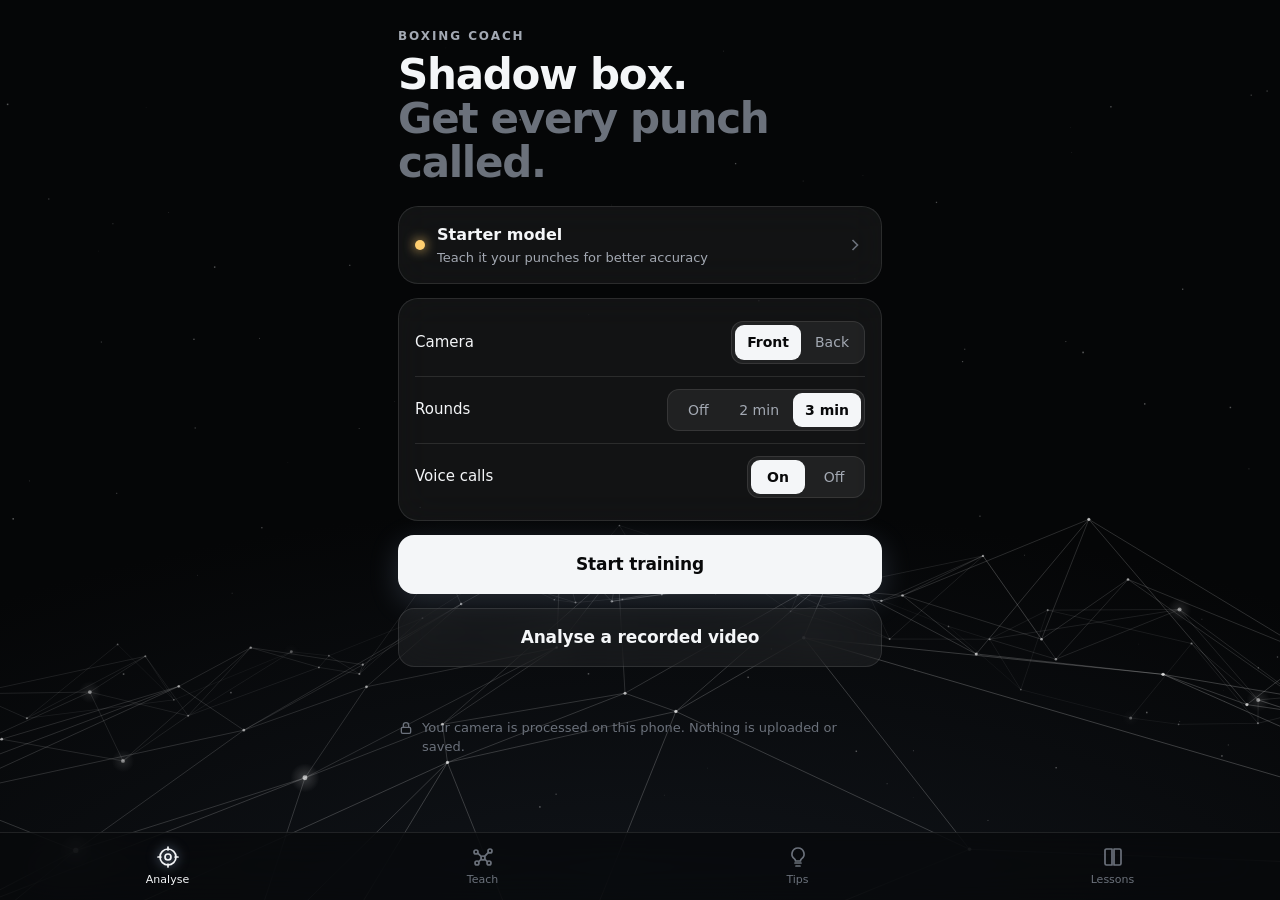
==== commit df610d35: "Add files via upload" ====
--- a/boxing-coach/index.html
+++ b/boxing-coach/index.html
@@ -11,8 +11,8 @@
 <meta name="apple-mobile-web-app-status-bar-style" content="black-translucent">
 <meta name="apple-mobile-web-app-title" content="Boxing Coach">
 <link rel="manifest" href="manifest.webmanifest">
-<link rel="apple-touch-icon" href="icons/icon-180.png">
-<link rel="icon" href="icons/icon-192.png">
+<link rel="apple-touch-icon" href="icons/boxer-180.png">
+<link rel="icon" href="icons/boxer-192.png">
 <link rel="stylesheet" href="styles.css">
 </head>
 <body>
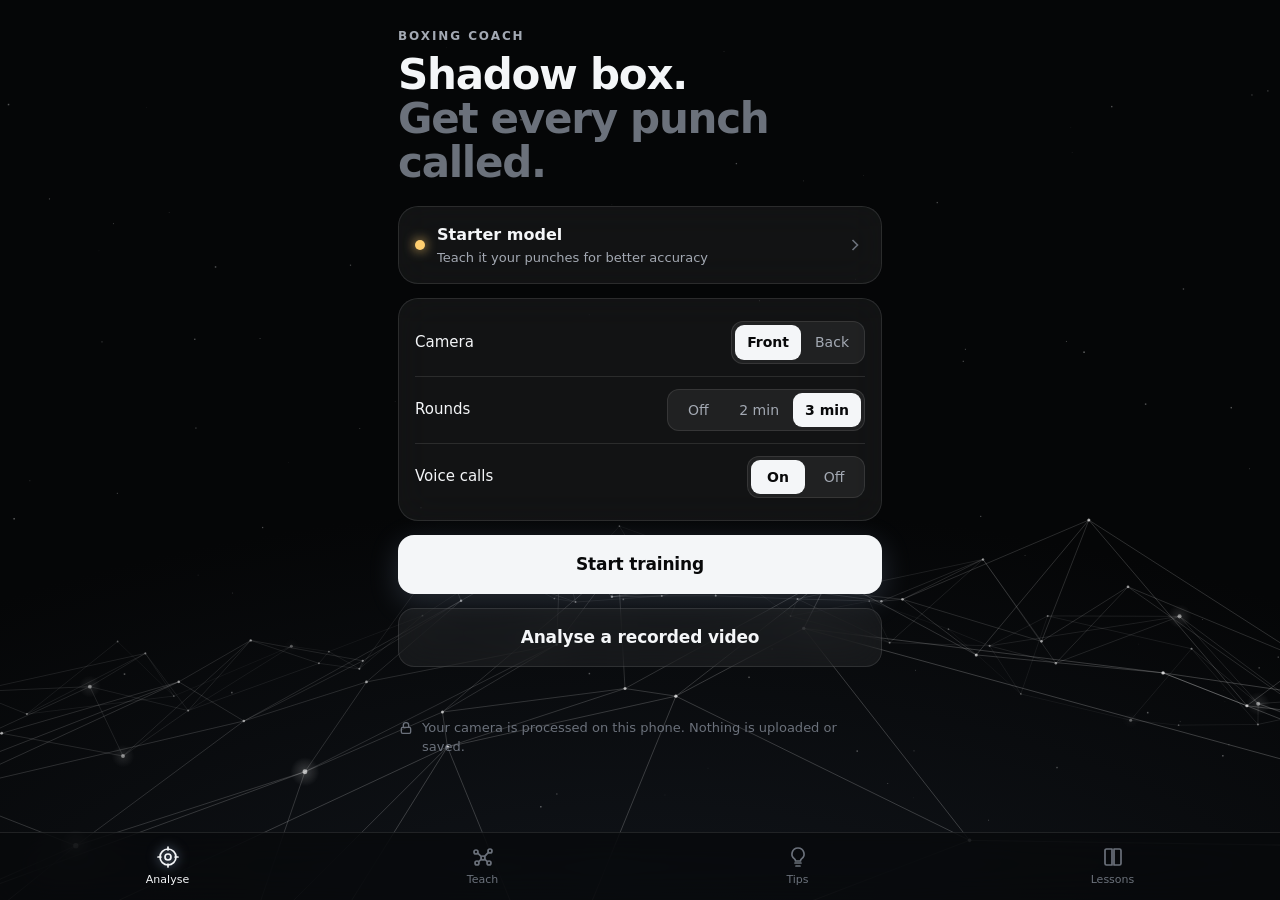
==== commit 1b0f3dc4: "Teach mode: stance, combos, lead/rear hooks and uppercuts" ====
--- a/boxing-coach/index.html
+++ b/boxing-coach/index.html
@@ -87,7 +87,7 @@
     <header class="page-head">
       <p class="eyebrow">Teach the AI</p>
       <h1>Train it on <span class="dim">your</span> punches.</h1>
-      <p class="lede">Throw each punch when asked. The app learns your style and your camera angle, on this phone.</p>
+      <p class="lede">It reads your stance, then learns each punch and your combos. Your style and camera angle stay on this phone.</p>
     </header>
 
     <div class="card score-card" id="score-card" hidden>
@@ -99,8 +99,26 @@
     </div>
 
     <div class="card">
-      <p class="card-title">Your examples</p>
+      <p class="card-title">Your stance</p>
+      <div class="row">
+        <span class="row-label" id="stance-now">Not read yet</span>
+        <div class="seg" role="radiogroup" aria-label="Lead hand" id="stance-seg">
+          <button type="button" role="radio" data-value="left">Orthodox</button>
+          <button type="button" role="radio" data-value="right">Southpaw</button>
+        </div>
+      </div>
+      <p class="card-sub" id="stance-sub">Read from your guard at the start of teaching. Tap to correct it.</p>
+    </div>
+
+    <div class="card">
+      <p class="card-title">Your punches</p>
       <ul class="punch-list" id="punch-list"></ul>
+    </div>
+
+    <div class="card">
+      <p class="card-title">Your combos</p>
+      <ul class="punch-list" id="combo-list"></ul>
+      <p class="card-sub">Teaching combos helps it call punches thrown fast together, and name the combo out loud.</p>
     </div>
 
     <button id="btn-teach" class="btn primary" type="button" disabled>Loading coach…</button>
@@ -136,13 +154,16 @@
     </article>
 
     <article class="card tip">
-      <p class="card-title">The four punches</p>
+      <p class="card-title">The six punches</p>
       <dl class="punch-defs">
         <dt>Jab</dt><dd>Lead hand, straight out from the chin. Fast, turn the fist over at the end.</dd>
         <dt>Cross</dt><dd>Rear hand, straight. Pivot the back foot and turn the hips through.</dd>
-        <dt>Hook</dt><dd>Elbow bent about 90°, arm level with the floor. The power comes from turning the body.</dd>
-        <dt>Uppercut</dt><dd>Short upward punch, palm facing you. Dip the knees slightly and drive up.</dd>
+        <dt>Lead hook</dt><dd>Lead hand, elbow bent about 90°, arm level with the floor. Pivot on the lead foot and turn the body.</dd>
+        <dt>Rear hook</dt><dd>Same shape with the rear hand. Drive the back hip through, like a cross that curves.</dd>
+        <dt>Lead uppercut</dt><dd>Lead hand, short and upward, palm facing you. Dip onto the lead side and drive up.</dd>
+        <dt>Rear uppercut</dt><dd>Rear hand, upward. Dip slightly, then drive up off the back foot.</dd>
       </dl>
+      <p class="card-sub">Orthodox: left hand leads. Southpaw: right hand leads.</p>
     </article>
 
     <article class="card tip">
--- a/boxing-coach/styles.css
+++ b/boxing-coach/styles.css
@@ -134,7 +134,12 @@
 .punch-list { list-style: none; margin: 0; padding: 0; display: grid; gap: 4px; }
 .punch-row { display: grid; grid-template-columns: 82px 1fr auto auto; gap: 12px; align-items: center; padding: 8px 0; }
 .punch-row + .punch-row { border-top: 1px solid var(--stroke); }
-.punch-name { font-weight: 600; text-transform: capitalize; }
+.punch-name { font-weight: 600; }
+.punch-list .punch-row { grid-template-columns: minmax(0, 1.4fr) minmax(48px, 1fr) auto auto; }
+.punch-row.combo-row { grid-template-columns: minmax(0, 1.4fr) minmax(48px, 1fr) auto auto; }
+.combo-row .punch-name { text-transform: none; font-size: 14px; }
+.card-sub { margin: 10px 0 0; font-size: 13px; color: var(--fg-3); }
+.teach-step .big.long { font-size: 24px; text-transform: none; }
 .bar { height: 6px; border-radius: 3px; background: rgba(255,255,255,0.08); overflow: hidden; }
 .bar > i { display: block; height: 100%; border-radius: 3px; background: var(--fg); transition: width 0.4s; }
 .bar.full > i { background: var(--good); }
@@ -147,7 +152,7 @@
 /* tips */
 .tip ul { margin: 0; padding-left: 18px; display: grid; gap: 6px; color: var(--fg); }
 .tip li::marker { color: var(--fg-3); }
-.punch-defs { margin: 0; display: grid; grid-template-columns: 76px 1fr; gap: 10px 12px; }
+.punch-defs { margin: 0; display: grid; grid-template-columns: 96px 1fr; gap: 10px 12px; }
 .punch-defs dt { font-weight: 600; }
 .punch-defs dd { margin: 0; color: var(--fg-2); }
 
@@ -282,8 +287,8 @@
 .sheet .stats4 { grid-template-columns: repeat(2, 1fr); gap: 10px; }
 .sheet .stat { padding: 12px 14px; border-radius: 14px; background: var(--glass); border: 1px solid var(--stroke); }
 .bars { display: grid; gap: 10px; }
-.bars .brow { display: grid; grid-template-columns: 76px 1fr 40px; gap: 10px; align-items: center; font-size: 14px; }
-.bars .bname { text-transform: capitalize; color: var(--fg-2); }
+.bars .brow { display: grid; grid-template-columns: 112px 1fr 40px; gap: 10px; align-items: center; font-size: 14px; }
+.bars .bname { color: var(--fg-2); }
 .bars .bn { text-align: right; font-variant-numeric: tabular-nums; }
 .sheet-note { margin: 0; color: var(--fg-2); font-size: 14px; }
 
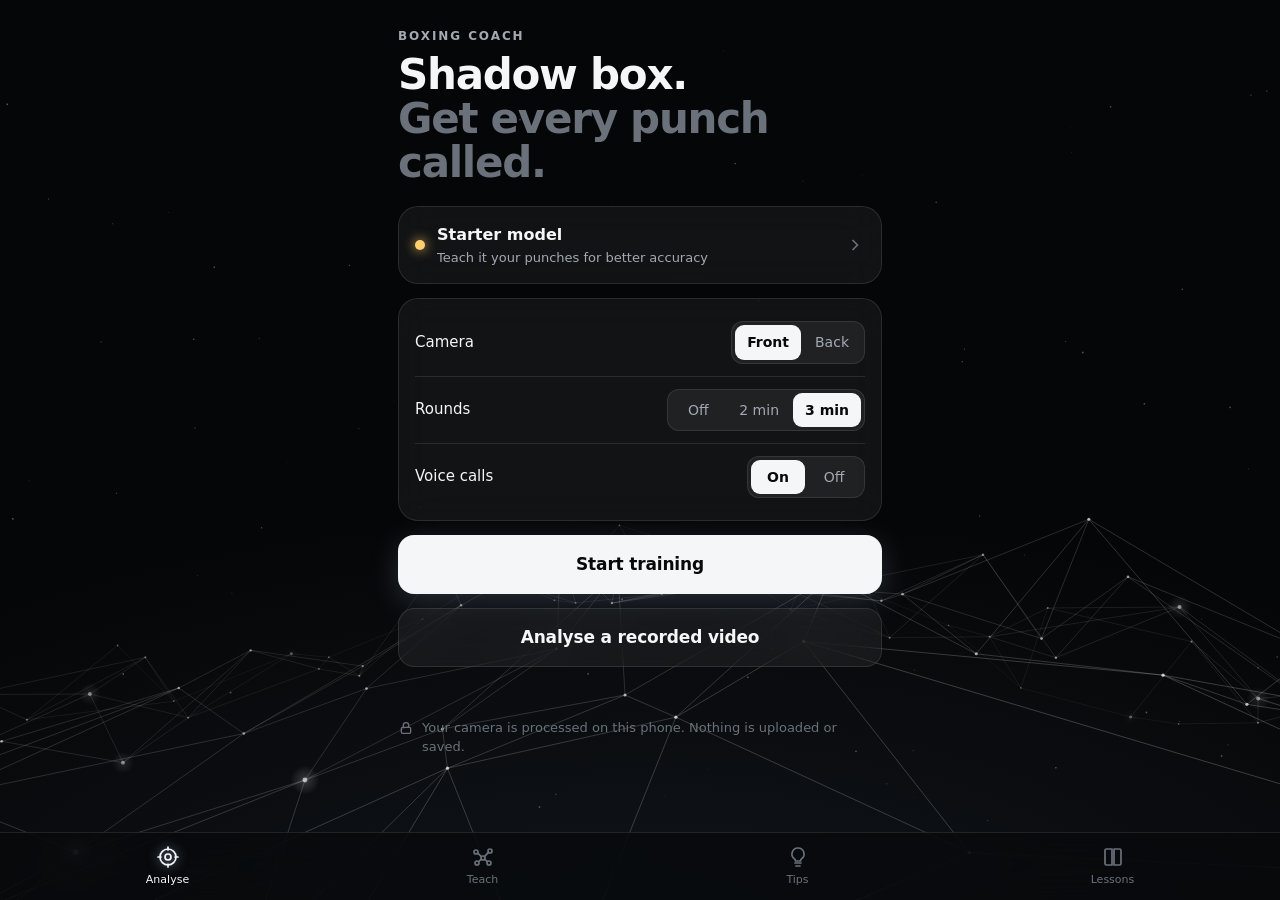
==== commit e8226245: "Lessons: animated 3D demos for stance, footwork and six punches, plus practice drills" ====
--- a/boxing-coach/index.html
+++ b/boxing-coach/index.html
@@ -177,17 +177,7 @@
   </section>
 
   <!-- LESSONS -->
-  <section class="page" id="page-lessons" data-page="lessons" hidden>
-    <header class="page-head">
-      <p class="eyebrow">Lessons</p>
-      <h1>Coming <span class="dim">soon.</span></h1>
-    </header>
-    <div class="empty">
-      <svg viewBox="0 0 24 24" aria-hidden="true"><path d="M4 5.5A1.5 1.5 0 0 1 5.5 4H11v16H5.5A1.5 1.5 0 0 1 4 18.5z"/><path d="M20 5.5A1.5 1.5 0 0 0 18.5 4H13v16h5.5a1.5 1.5 0 0 0 1.5-1.5z"/></svg>
-      <p class="empty-title">No lessons yet</p>
-      <p class="empty-text">Guided drills and combos will appear here once they're ready.</p>
-    </div>
-  </section>
+  <section class="page" id="page-lessons" data-page="lessons" hidden></section>
 </div>
 
 <!-- Tab bar -->
--- a/boxing-coach/styles.css
+++ b/boxing-coach/styles.css
@@ -156,6 +156,33 @@
 .punch-defs dt { font-weight: 600; }
 .punch-defs dd { margin: 0; color: var(--fg-2); }
 
+/* lessons */
+.lesson-list-view, .lesson-detail { display: flex; flex-direction: column; gap: 14px; }
+.lesson-list { padding: 4px 16px; }
+.lesson-item { display: flex; align-items: center; gap: 14px; padding: 14px 0; color: var(--fg); text-decoration: none; }
+.lesson-item + .lesson-item { border-top: 1px solid var(--stroke); }
+.lesson-num {
+  width: 30px; height: 30px; flex: none; display: grid; place-items: center; border-radius: 50%;
+  border: 1px solid var(--stroke-2); font-size: 14px; font-weight: 600; color: var(--fg-2);
+}
+.lesson-text { display: grid; gap: 2px; flex: 1; min-width: 0; }
+.lesson-title { font-weight: 600; }
+.lesson-sub { font-size: 13px; color: var(--fg-2); }
+.back-link { display: inline-flex; align-items: center; gap: 4px; color: var(--fg-2); text-decoration: none; font-size: 15px; align-self: flex-start; }
+.back-link svg { width: 18px; height: 18px; fill: none; stroke: currentColor; stroke-width: 2; }
+.demo { padding: 10px; display: grid; gap: 10px; }
+.demo-stage { position: relative; border-radius: 14px; overflow: hidden; background: radial-gradient(120% 90% at 50% 100%, rgba(185,212,255,0.08), rgba(0,0,0,0.25)); }
+.demo-canvas { display: block; width: 100%; height: clamp(260px, 72vw, 360px); }
+.demo-cue {
+  position: absolute; left: 10px; right: 10px; top: 10px; margin: 0; text-align: center;
+  font-size: 14px; font-weight: 600; color: var(--fg); text-shadow: 0 1px 8px rgba(0,0,0,0.8);
+}
+.demo-controls { display: flex; flex-wrap: wrap; gap: 8px; align-items: center; justify-content: space-between; }
+.demo-controls .seg button { min-width: 0; padding: 6px 10px; font-size: 13px; }
+.demo .card-sub { margin: 0 4px 4px; }
+.lesson-steps { margin: 0; padding-left: 20px; display: grid; gap: 8px; }
+.lesson-steps li::marker { color: var(--fg-3); font-variant-numeric: tabular-nums; }
+
 /* lessons empty state */
 .empty {
   display: grid; justify-items: center; gap: 8px; text-align: center; padding: 48px 16px;
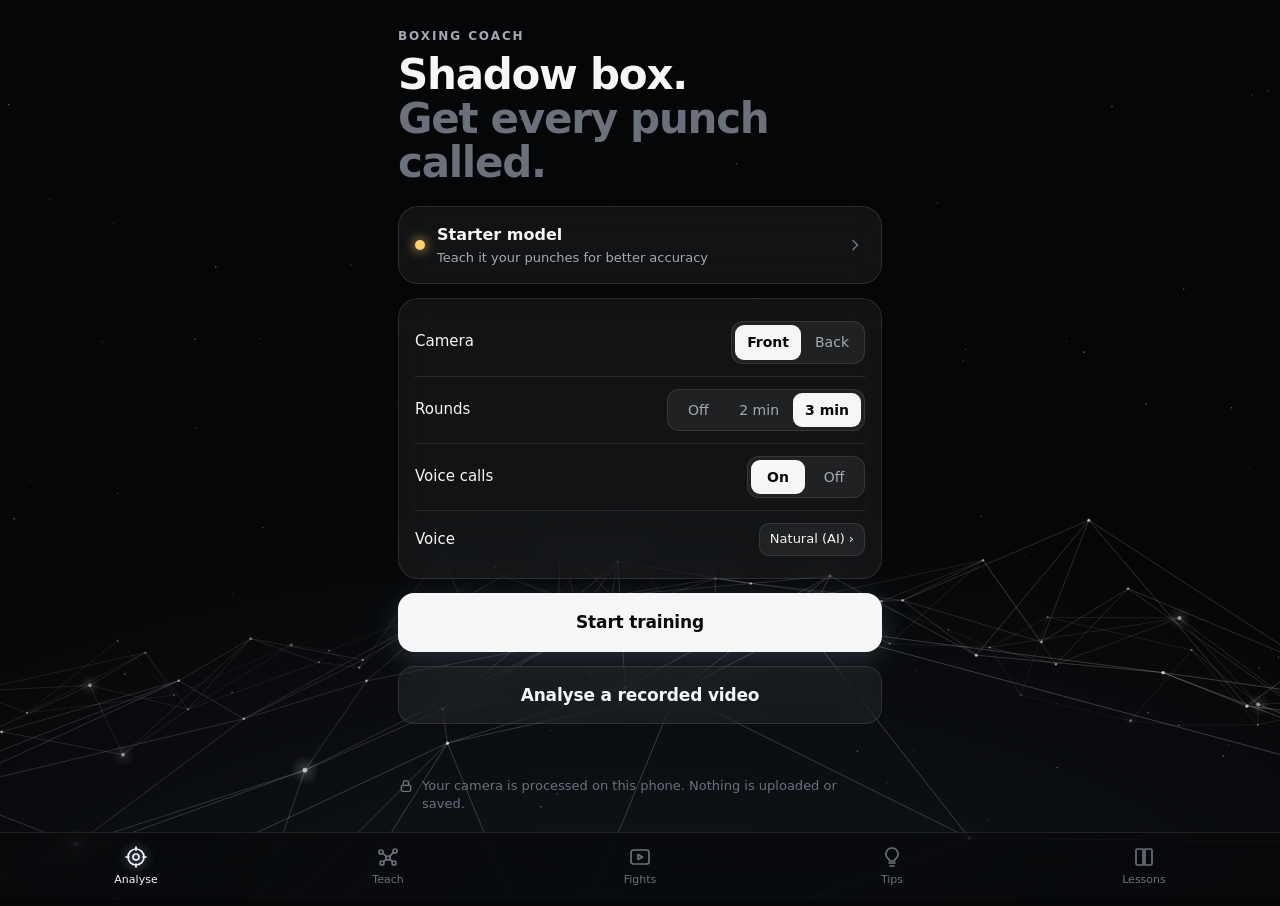
==== commit 772fa3ab: "Fights tab: fight breakdown, AI film study with voice-over and video export, new voice options" ====
--- a/boxing-coach/index.html
+++ b/boxing-coach/index.html
@@ -60,6 +60,10 @@
           <button type="button" role="radio" data-value="off">Off</button>
         </div>
       </div>
+      <div class="row">
+        <span class="row-label">Voice</span>
+        <button id="btn-voice-settings" class="mini link-btn" type="button"><span id="voice-name">Natural (AI)</span> ›</button>
+      </div>
       <div class="row" id="row-model" hidden>
         <span class="row-label" id="lbl-model">Model</span>
         <div class="seg" role="radiogroup" aria-labelledby="lbl-model" data-setting="model">
@@ -178,6 +182,9 @@
 
   <!-- LESSONS -->
   <section class="page" id="page-lessons" data-page="lessons" hidden></section>
+
+  <!-- FIGHT BREAKDOWN -->
+  <section class="page" id="page-fights" data-page="fights" hidden></section>
 </div>
 
 <!-- Tab bar -->
@@ -189,6 +196,10 @@
   <a href="#teach" data-tab="teach">
     <svg viewBox="0 0 24 24" aria-hidden="true"><circle cx="5" cy="7" r="2"/><circle cx="19" cy="6" r="2"/><circle cx="12" cy="13" r="2"/><circle cx="6" cy="18" r="2"/><circle cx="18" cy="18" r="2"/><path d="M6.7 8.1l3.7 3.6M17.4 7.3l-4 4.3M10.4 14.2l-3 2.6M13.6 14.2l3 2.6"/></svg>
     <span>Teach</span>
+  </a>
+  <a href="#fights" data-tab="fights">
+    <svg viewBox="0 0 24 24" aria-hidden="true"><rect x="3" y="5" width="18" height="14" rx="2.5"/><path d="M10 9.5v5l4.5-2.5z"/></svg>
+    <span>Fights</span>
   </a>
   <a href="#tips" data-tab="tips">
     <svg viewBox="0 0 24 24" aria-hidden="true"><path d="M9 18h6M10 21h4"/><path d="M12 3a6 6 0 0 0-3.5 10.9c.6.5 1 1.2 1 2V16h5v-.1c0-.8.4-1.5 1-2A6 6 0 0 0 12 3z"/></svg>
--- a/boxing-coach/styles.css
+++ b/boxing-coach/styles.css
@@ -183,6 +183,63 @@
 .lesson-steps { margin: 0; padding-left: 20px; display: grid; gap: 8px; }
 .lesson-steps li::marker { color: var(--fg-3); font-variant-numeric: tabular-nums; }
 
+/* voice settings */
+.voice-panel { display: grid; gap: 12px; margin-bottom: 14px; }
+.voice-panel .seg { justify-self: start; }
+.field { display: grid; gap: 6px; font-size: 13px; color: var(--fg-2); }
+.field select, .field input {
+  width: 100%; padding: 10px 12px; border-radius: 12px; font: inherit; font-size: 15px; color: var(--fg);
+  background: rgba(255,255,255,0.06); border: 1px solid var(--stroke);
+}
+.row-btns { display: flex; flex-wrap: wrap; gap: 8px; }
+.sheet-note.small { font-size: 12px; color: var(--fg-3); }
+.link-btn { display: inline-flex; gap: 4px; align-items: center; }
+
+/* film study */
+.film-card { display: grid; gap: 10px; }
+.film-card .row-btns .mini { padding: 9px 14px; font-size: 14px; }
+.film-canvas { position: absolute; inset: 0; width: 100%; height: 100%; object-fit: contain; background: #000; }
+.film-status { margin: 0; font-size: 13px; color: var(--fg-2); }
+
+/* fight breakdown */
+.f0 { color: #b9d4ff; }
+.f1 { color: #ffcf70; }
+.name-in {
+  width: 52%; min-width: 0; padding: 8px 10px; border-radius: 10px; font: inherit; font-size: 15px; color: var(--fg);
+  background: rgba(255,255,255,0.06); border: 1px solid var(--stroke); text-align: right;
+}
+label.btn { cursor: pointer; }
+.bd-player { padding: 10px; display: grid; gap: 10px; }
+.bd-stage { position: relative; border-radius: 12px; overflow: hidden; background: #000; }
+.bd-stage video { display: block; width: 100%; max-height: 60vh; }
+.bd-stage canvas { position: absolute; inset: 0; width: 100%; height: 100%; pointer-events: none; }
+.bd-progress { display: grid; grid-template-columns: 1fr auto; gap: 6px 10px; align-items: center; font-size: 13px; color: var(--fg-2); }
+.bd-progress .bar { grid-column: 1 / -1; }
+.bd-timeline { position: relative; height: 28px; border-radius: 8px; background: rgba(255,255,255,0.05); overflow: hidden; }
+.bd-ex { position: absolute; top: 0; bottom: 0; border: 0; padding: 0; background: rgba(255,255,255,0.10); cursor: pointer; min-width: 6px; }
+.bd-ex:hover, .bd-ex:focus-visible { background: rgba(255,255,255,0.22); }
+.bd-dot { position: absolute; width: 3px; height: 10px; border-radius: 2px; pointer-events: none; transform: translateX(-1px); }
+.bd-dot.f0 { top: 3px; background: #b9d4ff; }
+.bd-dot.f1 { bottom: 3px; background: #ffcf70; }
+.bd-legend { display: flex; gap: 16px; font-size: 13px; font-weight: 600; }
+.bd-legend span::before { content: ""; display: inline-block; width: 8px; height: 8px; border-radius: 50%; background: currentColor; margin-right: 6px; }
+.bd-results { display: flex; flex-direction: column; gap: 14px; }
+.bd-fighters { display: grid; grid-template-columns: 1fr; gap: 14px; }
+.bd-fighter .card-title { font-size: 15px; color: inherit; }
+.bd-stats { display: grid; grid-template-columns: repeat(4, 1fr); gap: 8px; margin-bottom: 12px; }
+.bd-stats .v { color: var(--fg); }
+.section-title { margin: 8px 2px 0; font-size: 13px; font-weight: 600; letter-spacing: 0.08em; text-transform: uppercase; color: var(--fg-2); }
+.bd-card { display: grid; gap: 10px; }
+.bd-card-top { display: flex; justify-content: space-between; align-items: flex-start; gap: 10px; }
+.bd-when { margin: 0; font-size: 12px; color: var(--fg-3); }
+.bd-title { margin: 2px 0 0; font-weight: 600; }
+.bd-seq { list-style: none; margin: 0; padding: 0; display: flex; flex-wrap: wrap; gap: 6px; }
+.bd-seq li { font-size: 13px; font-weight: 600; padding: 4px 9px; border-radius: 999px; background: rgba(255,255,255,0.06); border: 1px solid currentColor; }
+.bd-notes { margin: 0; padding-left: 18px; display: grid; gap: 5px; color: var(--fg-2); font-size: 14px; }
+.bd-notes b { font-weight: 600; }
+.bd-notes .n-counter::marker { color: var(--good); }
+.bd-notes .n-setup::marker { color: var(--accent); }
+
 /* lessons empty state */
 .empty {
   display: grid; justify-items: center; gap: 8px; text-align: center; padding: 48px 16px;
@@ -195,7 +252,7 @@
 /* ---------------------------------------------------------------- tab bar */
 .tabbar {
   position: fixed; z-index: 5; left: 0; right: 0; bottom: 0;
-  display: grid; grid-template-columns: repeat(4, 1fr);
+  display: grid; grid-template-columns: repeat(5, 1fr);
   padding: 8px max(10px, env(safe-area-inset-right, 0px)) calc(env(safe-area-inset-bottom, 0px) + 8px) max(10px, env(safe-area-inset-left, 0px));
   background: rgba(8, 9, 11, 0.72);
   border-top: 1px solid var(--stroke);
